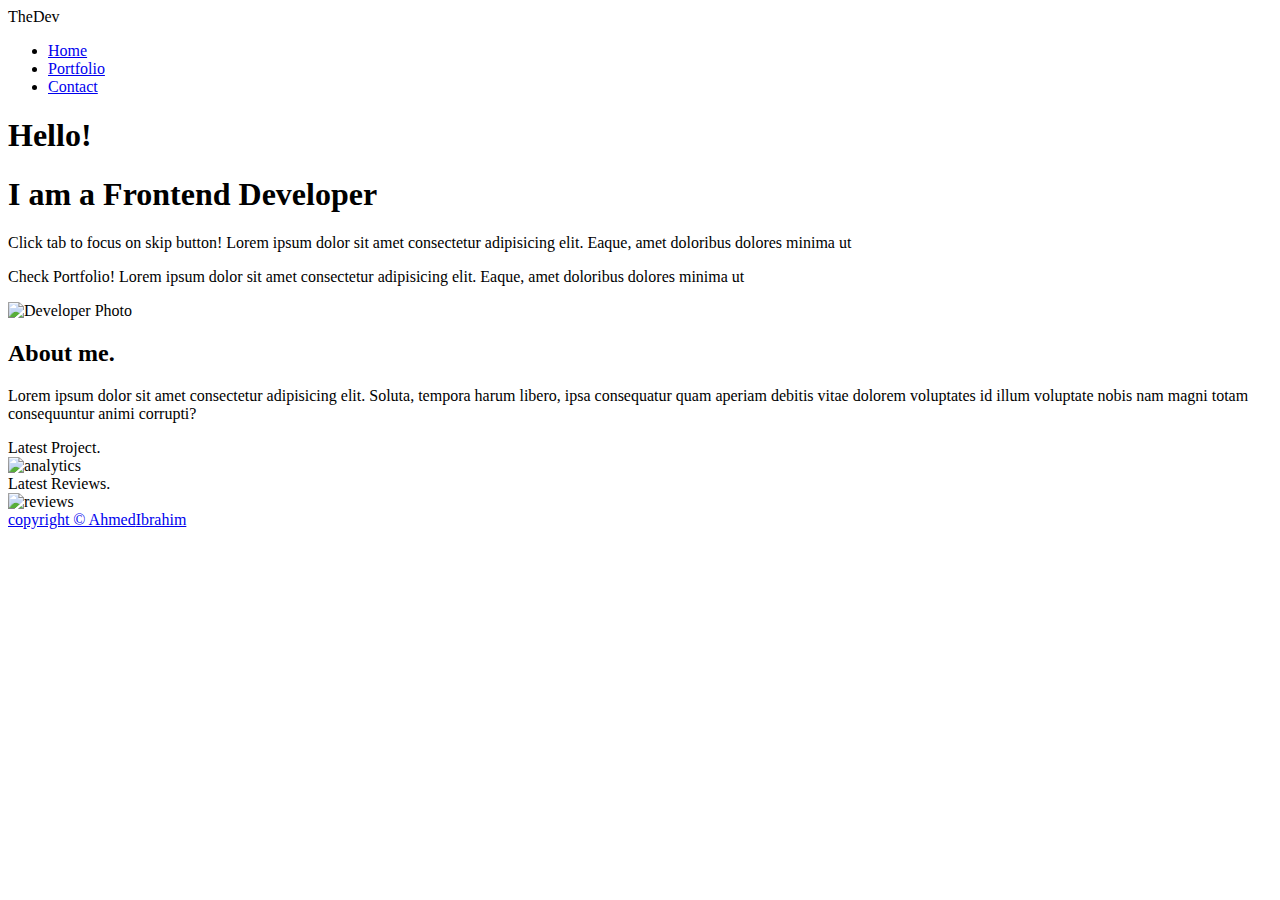
==== Projects/Simple Portofolio/contact.html @ 4d5f42b1 "Fixing missing hero section for all pages" ====
<!DOCTYPE html>
<html lang="en">
<head>
    <meta charset="UTF-8">
    <meta name="viewport" content="width=device-width, initial-scale=1.0">
    <title>Welcome!</title>
    <link rel="stylesheet" href="styles/style.css">
    <link rel="preconnect" href="https://fonts.googleapis.com">
    <link rel="preconnect" href="https://fonts.gstatic.com" crossorigin>
    <link href="https://fonts.googleapis.com/css2?family=Poppins:ital,wght@0,100;0,200;0,300;0,400;0,500;0,600;0,700;0,800;0,900;1,100;1,200;1,300;1,400;1,500;1,600;1,700;1,800;1,900&display=swap" rel="stylesheet">
    <script src="https://kit.fontawesome.com/1e454018da.js" crossorigin="anonymous"></script>
</head>
<body>
    <header>
        <div class="logo">The<span class="logo-accent">Dev</span></div>
        <nav>
            <ul>
                <li><a href="index.html">Home</a></li>
                <li><a href="portofolio.html">Portfolio</a></li>
                <li><a href="#" class="contact-link">Contact</a></li>
            </ul>
        </nav>
    </header>
    <main>
        <div class="hero-container">
            <div class="hero-container__start">
                <h1 class="hello">
                    Hello<span class="exclamation-mark">!</span>
                </h1>
                <h1>I am a <span class="hero-highlight">Front</span>end <span class="hero-highlight">Developer</span></h1>
                <p><span class="highlight">Click tab to focus on skip button!</span> Lorem ipsum dolor sit amet consectetur adipisicing elit. Eaque, amet doloribus dolores minima ut </p>
                <p><span class="highlight">Check Portfolio!</span> Lorem ipsum dolor sit amet consectetur adipisicing elit. Eaque, amet doloribus dolores minima ut </p>
            </div>
            <div class="hero-container__end">
                <img src="assets/images/hero.svg" alt="Developer Photo">
            </div>
        </div>
        <div class="main-section" id="main-section">
            <h2>About me<span class="dot">.</span></h2>
            <p class="main-section__text">Lorem ipsum dolor sit amet consectetur adipisicing elit. Soluta, tempora harum libero, ipsa consequatur quam aperiam debitis vitae dolorem voluptates id illum voluptate nobis nam magni totam consequuntur animi corrupti?</p>
            <div class="main-section__features">
                <div class="main-section__features-start">
                    <div class="heading">Latest Project<span class="dot">.</span></div>
                    <img src="assets/images/project.svg" alt="analytics">
                </div>
                <div class="main-section__features-end">
                    <div class="heading">Latest Reviews<span class="dot">.</span></div>
                    <img src="assets/images/reviews.svg" alt="reviews">
                </div>
            </div>
        </div>
        <a href="#main-section" class="skip-button" tabindex="1"><i class="fa-solid fa-forward"></i></a>
    </main>
    <footer>
        <a href="https://github.com/Ah-Ibrahim">copyright &#169; Ahmed<span class="logo-accent">Ibrahim</span></a>
    </footer>
</body>
</html>
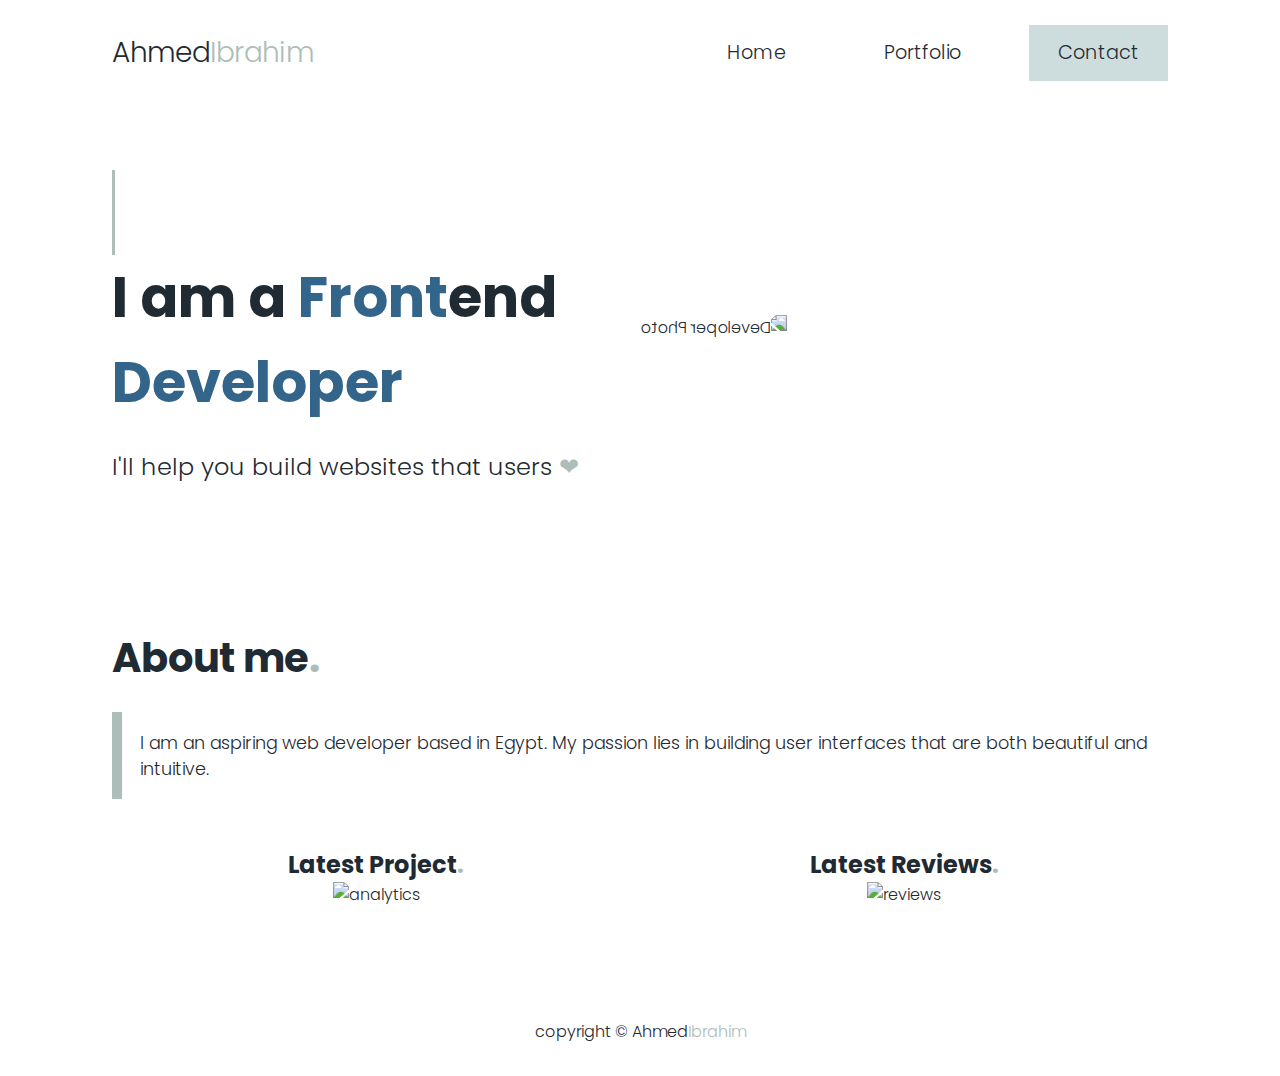
==== commit deb5b264: "Adding Final Details" ====
--- a/Projects/Simple Portofolio/contact.html
+++ b/Projects/Simple Portofolio/contact.html
@@ -3,16 +3,13 @@
 <head>
     <meta charset="UTF-8">
     <meta name="viewport" content="width=device-width, initial-scale=1.0">
-    <title>Welcome!</title>
+    <title>Ahmed Ibrahim's Website!</title>
     <link rel="stylesheet" href="styles/style.css">
-    <link rel="preconnect" href="https://fonts.googleapis.com">
-    <link rel="preconnect" href="https://fonts.gstatic.com" crossorigin>
-    <link href="https://fonts.googleapis.com/css2?family=Poppins:ital,wght@0,100;0,200;0,300;0,400;0,500;0,600;0,700;0,800;0,900;1,100;1,200;1,300;1,400;1,500;1,600;1,700;1,800;1,900&display=swap" rel="stylesheet">
-    <script src="https://kit.fontawesome.com/1e454018da.js" crossorigin="anonymous"></script>
+    <link rel="shortcut icon" href="assets/favicon/favicon-32x32.png" type="image/x-icon">
 </head>
 <body>
     <header>
-        <div class="logo">The<span class="logo-accent">Dev</span></div>
+        <a href="#" class="logo">Ahmed<span class="logo-accent">Ibrahim</span></a>
         <nav>
             <ul>
                 <li><a href="index.html">Home</a></li>
@@ -28,8 +25,7 @@
                     Hello<span class="exclamation-mark">!</span>
                 </h1>
                 <h1>I am a <span class="hero-highlight">Front</span>end <span class="hero-highlight">Developer</span></h1>
-                <p><span class="highlight">Click tab to focus on skip button!</span> Lorem ipsum dolor sit amet consectetur adipisicing elit. Eaque, amet doloribus dolores minima ut </p>
-                <p><span class="highlight">Check Portfolio!</span> Lorem ipsum dolor sit amet consectetur adipisicing elit. Eaque, amet doloribus dolores minima ut </p>
+                <p class="hero-intro">I'll help you build websites that users <span class="highlight">❤</span></p>
             </div>
             <div class="hero-container__end">
                 <img src="assets/images/hero.svg" alt="Developer Photo">
@@ -37,7 +33,7 @@
         </div>
         <div class="main-section" id="main-section">
             <h2>About me<span class="dot">.</span></h2>
-            <p class="main-section__text">Lorem ipsum dolor sit amet consectetur adipisicing elit. Soluta, tempora harum libero, ipsa consequatur quam aperiam debitis vitae dolorem voluptates id illum voluptate nobis nam magni totam consequuntur animi corrupti?</p>
+            <p class="main-section__text">I am an aspiring web developer based in Egypt. My passion lies in building user interfaces that are both beautiful and intuitive.</p>
             <div class="main-section__features">
                 <div class="main-section__features-start">
                     <div class="heading">Latest Project<span class="dot">.</span></div>
@@ -49,7 +45,6 @@
                 </div>
             </div>
         </div>
-        <a href="#main-section" class="skip-button" tabindex="1"><i class="fa-solid fa-forward"></i></a>
     </main>
     <footer>
         <a href="https://github.com/Ah-Ibrahim">copyright &#169; Ahmed<span class="logo-accent">Ibrahim</span></a>
--- a/Projects/Simple Portofolio/styles/style.css
+++ b/Projects/Simple Portofolio/styles/style.css
@@ -0,0 +1,303 @@
+@font-face {
+    font-family: "Poppins";
+    src: url(../assets/fonts/Poppins/Poppins-Medium.ttf);
+    font-weight: normal;
+}
+
+@font-face {
+    font-family: "Poppins";
+    src: url(../assets/fonts/Poppins/Poppins-Bold.ttf);
+    font-weight: bold;
+}
+
+@font-face {
+    font-family: "Poppins";
+    src: url(../assets/fonts/Poppins/Poppins-Light.ttf);
+    font-weight: 300;
+}
+
+* {
+    box-sizing: border-box;
+    margin: 0;
+    padding: 0;
+}
+
+:root {
+    --ash-gray: #ACBDBA;
+    --azure: #CDDDDD;
+    --blue: #33658A;
+    --rose: #A599B5;
+    --black: #1F2A32;
+
+    --side-padding: 7rem;
+}
+
+html {
+    font-family: 'Poppins', sans-serif;
+    font-weight: 300;
+    color: var(--black);
+}
+
+body {
+    background-color: #fff;
+}
+
+header {
+    display: flex;
+    justify-content: space-between;
+    align-items: center;
+    padding: 2rem var(--side-padding);
+}
+
+header .logo {
+    font-size: 1.75rem;
+    color: var(--black);
+    text-decoration: none;
+}
+
+
+.logo-accent {
+    color: var(--ash-gray);
+}
+
+header nav ul {
+    list-style: none;
+    font-size: 1.2rem;
+    display: flex;
+    gap: 2.5rem;
+}
+
+header nav a {
+    color: var(--black);
+    text-decoration: none;
+    /* border: 2px solid currentColor; */
+    padding: 0.75em 1.5em;
+    transition: all 0.5s;
+}
+
+header nav a.contact-link {
+    background-color: var(--azure);
+    color: var(--black);
+}
+
+header nav a:not(.contact-link):hover {
+    color: var(--blue);
+    text-decoration: underline;
+}
+
+
+header nav a.contact-link:hover {
+    color: white;
+    background-color: var(--blue);
+}
+
+
+.hero-container {
+    display: flex;
+    padding: 4rem var(--side-padding);
+    align-items: center;
+}
+
+.hero-container>* {
+    flex: 1 0 0;
+}
+
+.hero-container__start h1 {
+    font-size: 3.5rem;
+    position: relative;
+}
+
+.hero-container .exclamation-mark {
+    color: var(--ash-gray);
+}
+
+.hero-container .hero-intro {
+    font-size: 1.5rem;
+}
+
+.hero-container__start .hello {
+    --writing-animation: writing 8s ease infinite alternate;
+}
+
+.hero-container__start .hello::after {
+    content: "";
+    position: absolute;
+    top: 0;
+    bottom: 0;
+    left: 0;
+    width: 3px;
+    background-color: var(--ash-gray);
+    animation: blinking 1.3s ease infinite, var(--writing-animation);
+}
+
+.hero-container__start .hello::before {
+    /* display: none; */
+    background-color: #fff;
+    content: "";
+    position: absolute;
+    left: 0;
+    top: 0;
+    bottom: 0;
+    right: 0;
+    animation: var(--writing-animation);
+}
+
+.hero-container__start h1 .hero-highlight {
+    color: var(--blue);
+}
+
+.hero-container__start p {
+    margin-top: 1.5rem;
+    font-size: 1.1rem;
+}
+
+
+.hero-container__end img {
+    width: 100%;
+    transform: scaleX(-1);
+}
+
+.main-section {
+    padding: 0 var(--side-padding);
+}
+
+.hero-container .highlight {
+    color: var(--ash-gray);
+}
+
+.main-section h2 {
+    font-size: 2.5rem;
+    margin: 5rem 0 1.5rem;
+}
+
+.main-section__text {
+    font-size: 1.1rem;
+    border-left: 10px solid var(--ash-gray);
+    padding: 1em;
+}
+
+.main-section .dot {
+    color: var(--ash-gray);
+}
+
+.main-section__features {
+    display: flex;
+    margin: 3rem 0;
+}
+
+.main-section__features>* {
+    flex: 1 0 0;
+    text-align: center;
+}
+
+.main-section .heading {
+    font-size: 1.5rem;
+    font-weight: bold;
+}
+
+.main-section__features img {
+    width: 100%;
+}
+
+.skip-button {
+    font-size: 0.9rem;
+    border-radius: 50%;
+    position: fixed;
+    bottom: 5%;
+    right: 2%;
+    padding: 0.75em 1em;
+    color: var(--blue);
+    transition: all 0.5s;
+}
+
+.skip-button:hover, .skip-button:focus-visible {
+    background-color: var(--blue);
+    color: white;
+    outline: none;
+}
+
+.main-section .gallery {
+    display: grid;
+    grid-template-columns: repeat(3, 1fr);
+    text-align: center;
+    margin: 3rem 0;
+    /* row-gap: 1rem; */
+}
+
+.main-section .gallery .heading {
+    margin: 1rem 0;
+}
+
+.main-section .gallery__item img {
+    width: 80%;
+}
+
+.main-section .gallery__item:nth-child(3n+1) {
+    border-right: 2px dashed var(--azure);
+}
+
+
+.main-section .gallery__item:nth-child(3n+3) {
+    border-left: 2px dashed var(--azure);
+}
+
+footer {
+    margin-top: 5rem;
+    padding: 2rem 0;
+    display: flex;
+    justify-content: center;
+    align-items: center;
+}
+
+footer a {
+    color: var(--black);
+    text-decoration: none;
+}
+
+footer a:hover {
+    text-decoration: underline;
+}
+
+@keyframes blinking {
+    0%, 100% {
+        opacity: 1;
+    }
+
+    25%, 75% {
+        opacity: 0.6;
+    }
+
+    50% {
+        opacity: 0.1;
+    }
+}
+
+@keyframes writing {
+    0% {
+        transform: translateX(0);
+    }
+
+    10% {
+        transform: translateX(1.1ch);
+    }
+
+    20% {
+        transform: translateX(2.1ch);
+    }
+
+    30% {
+        transform: translateX(2.5ch);
+    }
+
+    40% {
+        transform: translateX(3ch);
+    }
+
+    50% {
+        transform: translateX(4ch);
+    }
+
+    60%, 100% {
+        transform: translateX(4.5ch);
+    }
+}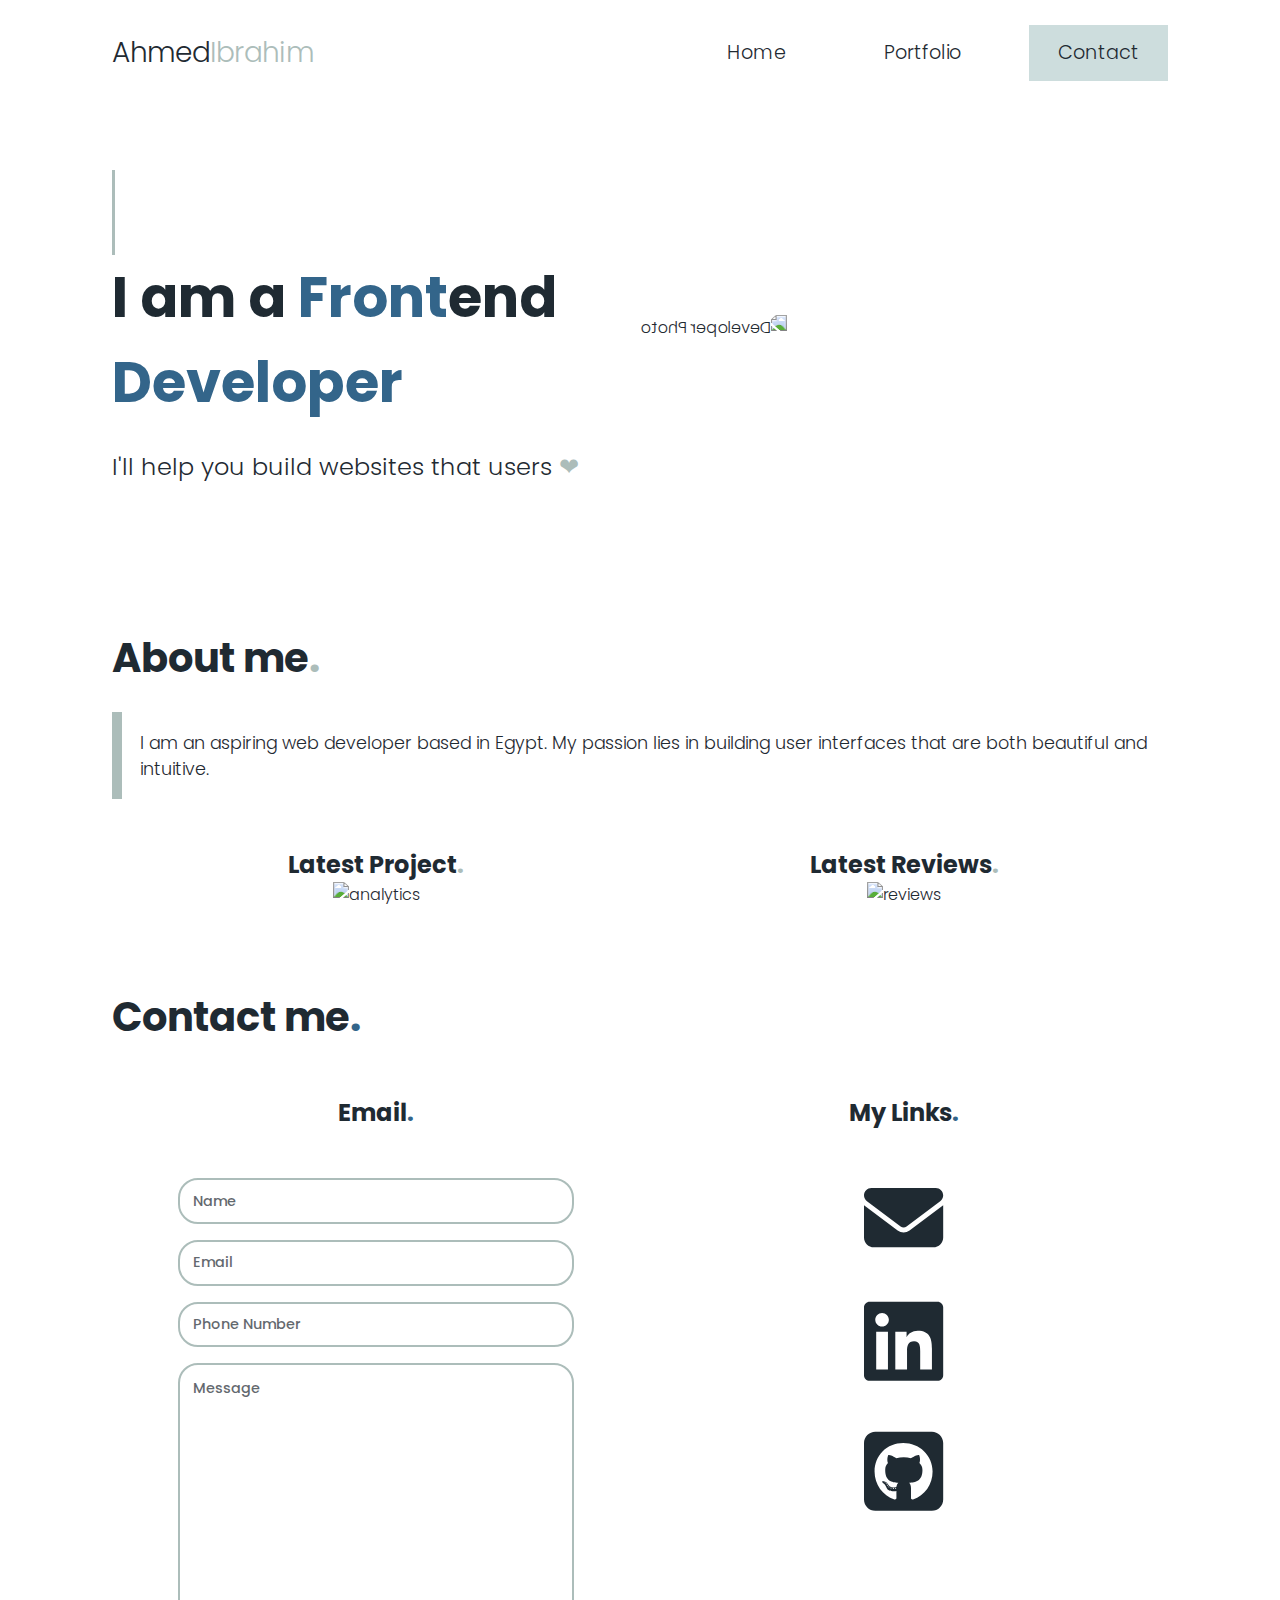
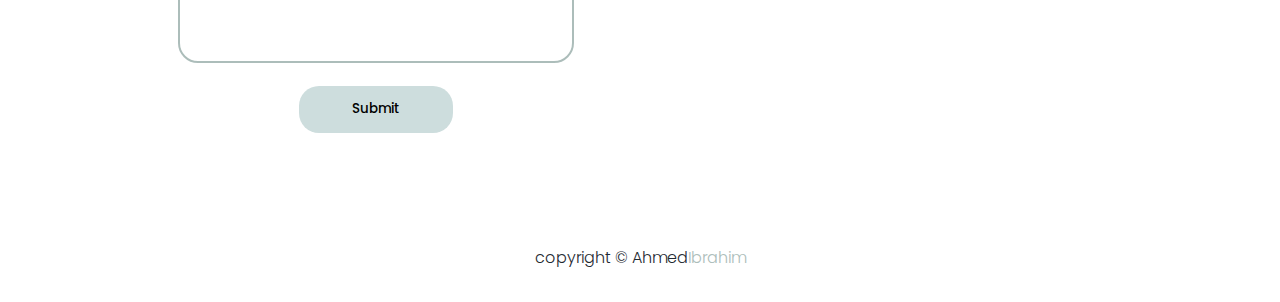
==== commit a90bd6eb: "Added Contact Section" ====
--- a/Projects/Simple Portofolio/contact.html
+++ b/Projects/Simple Portofolio/contact.html
@@ -6,8 +6,9 @@
     <title>Ahmed Ibrahim's Website!</title>
     <link rel="stylesheet" href="styles/style.css">
     <link rel="shortcut icon" href="assets/favicon/favicon-32x32.png" type="image/x-icon">
+    <script src="scripts/script.js"></script>
 </head>
-<body>
+<body onload="window.location='#contact-section';">
     <header>
         <a href="#" class="logo">Ahmed<span class="logo-accent">Ibrahim</span></a>
         <nav>
@@ -22,7 +23,7 @@
         <div class="hero-container">
             <div class="hero-container__start">
                 <h1 class="hello">
-                    Hello<span class="exclamation-mark">!</span>
+                    Hello👋
                 </h1>
                 <h1>I am a <span class="hero-highlight">Front</span>end <span class="hero-highlight">Developer</span></h1>
                 <p class="hero-intro">I'll help you build websites that users <span class="highlight">❤</span></p>
@@ -45,6 +46,49 @@
                 </div>
             </div>
         </div>
+        <div class="main-section" id="contact-section">
+            <h2>Contact me<span class="dot dot--blue">.</span></h2>
+            <div class="main-section__features">
+                <div class="main-section__features-item">
+                    <div class="heading">Email<span class="dot dot--blue">.</span></div>
+                    <form class="contact-form" autocomplete="on" method="get">
+                        <div class="contact-form__item">
+                            <input type="text" id="user-name" name="user-name" placeholder="Name" required aria-label="User Name" autofocus>
+                        </div>
+                        <div class="contact-form__item">
+                            <input type="email" id="user-email" name="user-email" placeholder="Email" required aria-label="User Email">
+                        </div>
+                        <div class="contact-form__item">
+                            <input type="number" id="user-phone" name="user-number" placeholder="Phone Number" aria-label="User Phone">
+                        </div>
+                        <div class="contact-form__item">
+                            <textarea name="user-message" id="user-message" name="user-message" cols="30" rows="10" placeholder="Message" required aria-label="User Message"></textarea>
+                        </div>
+                        <button id="contact-submit">Submit</button>
+                    </form>
+                </div>
+                <div class="main-section__features-item">
+                    <div class="heading">My Links<span class="dot dot--blue">.</span></div>
+                    <div class="contant-links-area">
+                        <a href="mailto:ahmed.ibrahim.elsayed01@gmail.com" class="contact-link" aria-label="Mail Me">
+                            <svg xmlns="http://www.w3.org/2000/svg" viewBox="0 0 512 512"><!--!Font Awesome Free 6.5.2 by @fontawesome - https://fontawesome.com License - https://fontawesome.com/license/free Copyright 2024 Fonticons, Inc.-->
+                                <path d="M48 64C21.5 64 0 85.5 0 112c0 15.1 7.1 29.3 19.2 38.4L236.8 313.6c11.4 8.5 27 8.5 38.4 0L492.8 150.4c12.1-9.1 19.2-23.3 19.2-38.4c0-26.5-21.5-48-48-48H48zM0 176V384c0 35.3 28.7 64 64 64H448c35.3 0 64-28.7 64-64V176L294.4 339.2c-22.8 17.1-54 17.1-76.8 0L0 176z" />
+                            </svg>
+                        </a>
+                        <a href="https://www.linkedin.com/in/ahmed-ibrahim-807258243/" class="contact-link" aria-label="Linkedin Link" target="_blank">
+                            <svg xmlns="http://www.w3.org/2000/svg" viewBox="0 0 448 512"><!--!Font Awesome Free 6.5.2 by @fontawesome - https://fontawesome.com License - https://fontawesome.com/license/free Copyright 2024 Fonticons, Inc.-->
+                                <path d="M416 32H31.9C14.3 32 0 46.5 0 64.3v383.4C0 465.5 14.3 480 31.9 480H416c17.6 0 32-14.5 32-32.3V64.3c0-17.8-14.4-32.3-32-32.3zM135.4 416H69V202.2h66.5V416zm-33.2-243c-21.3 0-38.5-17.3-38.5-38.5S80.9 96 102.2 96c21.2 0 38.5 17.3 38.5 38.5 0 21.3-17.2 38.5-38.5 38.5zm282.1 243h-66.4V312c0-24.8-.5-56.7-34.5-56.7-34.6 0-39.9 27-39.9 54.9V416h-66.4V202.2h63.7v29.2h.9c8.9-16.8 30.6-34.5 62.9-34.5 67.2 0 79.7 44.3 79.7 101.9V416z" />
+                            </svg>
+                        </a>
+                        <a href="https://github.com/Ah-Ibrahim" class="contact-link" aria-label="Github Link" target="_blank">
+                            <svg xmlns="http://www.w3.org/2000/svg" viewBox="0 0 448 512"><!--!Font Awesome Free 6.5.2 by @fontawesome - https://fontawesome.com License - https://fontawesome.com/license/free Copyright 2024 Fonticons, Inc.-->
+                                <path d="M448 96c0-35.3-28.7-64-64-64H64C28.7 32 0 60.7 0 96V416c0 35.3 28.7 64 64 64H384c35.3 0 64-28.7 64-64V96zM265.8 407.7c0-1.8 0-6 .1-11.6c.1-11.4 .1-28.8 .1-43.7c0-15.6-5.2-25.5-11.3-30.7c37-4.1 76-9.2 76-73.1c0-18.2-6.5-27.3-17.1-39c1.7-4.3 7.4-22-1.7-45c-13.9-4.3-45.7 17.9-45.7 17.9c-13.2-3.7-27.5-5.6-41.6-5.6s-28.4 1.9-41.6 5.6c0 0-31.8-22.2-45.7-17.9c-9.1 22.9-3.5 40.6-1.7 45c-10.6 11.7-15.6 20.8-15.6 39c0 63.6 37.3 69 74.3 73.1c-4.8 4.3-9.1 11.7-10.6 22.3c-9.5 4.3-33.8 11.7-48.3-13.9c-9.1-15.8-25.5-17.1-25.5-17.1c-16.2-.2-1.1 10.2-1.1 10.2c10.8 5 18.4 24.2 18.4 24.2c9.7 29.7 56.1 19.7 56.1 19.7c0 9 .1 21.7 .1 30.6c0 4.8 .1 8.6 .1 10c0 4.3-3 9.5-11.5 8C106 393.6 59.8 330.8 59.8 257.4c0-91.8 70.2-161.5 162-161.5s166.2 69.7 166.2 161.5c.1 73.4-44.7 136.3-110.7 158.3c-8.4 1.5-11.5-3.7-11.5-8zm-90.5-54.8c-.2-1.5 1.1-2.8 3-3.2c1.9-.2 3.7 .6 3.9 1.9c.3 1.3-1 2.6-3 3c-1.9 .4-3.7-.4-3.9-1.7zm-9.1 3.2c-2.2 .2-3.7-.9-3.7-2.4c0-1.3 1.5-2.4 3.5-2.4c1.9-.2 3.7 .9 3.7 2.4c0 1.3-1.5 2.4-3.5 2.4zm-14.3-2.2c-1.9-.4-3.2-1.9-2.8-3.2s2.4-1.9 4.1-1.5c2 .6 3.3 2.1 2.8 3.4c-.4 1.3-2.4 1.9-4.1 1.3zm-12.5-7.3c-1.5-1.3-1.9-3.2-.9-4.1c.9-1.1 2.8-.9 4.3 .6c1.3 1.3 1.8 3.3 .9 4.1c-.9 1.1-2.8 .9-4.3-.6zm-8.5-10c-1.1-1.5-1.1-3.2 0-3.9c1.1-.9 2.8-.2 3.7 1.3c1.1 1.5 1.1 3.3 0 4.1c-.9 .6-2.6 0-3.7-1.5zm-6.3-8.8c-1.1-1.3-1.3-2.8-.4-3.5c.9-.9 2.4-.4 3.5 .6c1.1 1.3 1.3 2.8 .4 3.5c-.9 .9-2.4 .4-3.5-.6zm-6-6.4c-1.3-.6-1.9-1.7-1.5-2.6c.4-.6 1.5-.9 2.8-.4c1.3 .7 1.9 1.8 1.5 2.6c-.4 .9-1.7 1.1-2.8 .4z" />
+                            </svg>
+                        </a>
+                    </div>
+                </div>
+            </div>
+        </div>
     </main>
     <footer>
         <a href="https://github.com/Ah-Ibrahim">copyright &#169; Ahmed<span class="logo-accent">Ibrahim</span></a>
--- a/Projects/Simple Portofolio/styles/style.css
+++ b/Projects/Simple Portofolio/styles/style.css
@@ -36,6 +36,7 @@
     font-family: 'Poppins', sans-serif;
     font-weight: 300;
     color: var(--black);
+    scroll-behavior: smooth;
 }
 
 body {
@@ -105,10 +106,6 @@
 .hero-container__start h1 {
     font-size: 3.5rem;
     position: relative;
-}
-
-.hero-container .exclamation-mark {
-    color: var(--ash-gray);
 }
 
 .hero-container .hero-intro {
@@ -180,6 +177,10 @@
     color: var(--ash-gray);
 }
 
+.main-section .dot--blue {
+    color: var(--blue);
+}
+
 .main-section__features {
     display: flex;
     margin: 3rem 0;
@@ -188,6 +189,20 @@
 .main-section__features>* {
     flex: 1 0 0;
     text-align: center;
+}
+
+.main-section__features-item {
+    display: flex;
+    flex-direction: column;
+    gap: 3rem;
+}
+
+.main-section__features-item a {
+    color: blue;
+}
+
+.main-section__features-item svg {
+    width: 30%;
 }
 
 .main-section .heading {
@@ -241,6 +256,75 @@
     border-left: 2px dashed var(--azure);
 }
 
+.main-section .contact-form {
+    display: flex;
+    flex-direction: column;
+    /* flex-wrap: wrap; */
+    row-gap: 1rem;
+    align-items: center;
+}
+
+.main-section .contact-form__item {
+    width: 75%;
+}
+
+.main-section .contact-form #user-message {
+    height: 300px;
+    resize: none;
+}
+
+.main-section .contact-form input, #user-message {
+    width: 100%;
+    border: 2px solid var(--ash-gray);
+    border-radius: 20px;
+    padding: 1em;
+}
+
+.main-section .contact-form input::placeholder, #user-message::placeholder {
+    color: var(--black);
+    opacity: 0.7;
+    font-family: "Poppins";
+    font-size: 0.9rem;
+}
+
+.main-section .contact-form input:focus, #user-message:focus {
+    outline: none;
+    border-color: var(--blue);
+}
+
+.main-section .contact-form #contact-submit {
+    padding: 1em 4em;
+    border: none;
+    border-radius: 20px;
+    font-family: "Poppins";
+    background-color: var(--azure);
+    outline: none;
+    transition: all 0.5s;
+    cursor: pointer;
+}
+
+.main-section .contact-form #contact-submit:hover {
+    background-color: var(--blue);
+    color: white;
+}
+
+.contant-links-area {
+    display: grid;
+    grid-template-columns: minmax(14%, 15%);
+    place-content: center;
+    gap: 2rem;
+}
+
+
+.contact-link svg {
+    width: 100%;
+    fill: var(--black);
+}
+
+.contact-link:hover svg {
+    fill: var(--blue);
+}
+
 footer {
     margin-top: 5rem;
     padding: 2rem 0;
@@ -298,6 +382,6 @@
     }
 
     60%, 100% {
-        transform: translateX(4.5ch);
+        transform: translateX(6ch);
     }
 }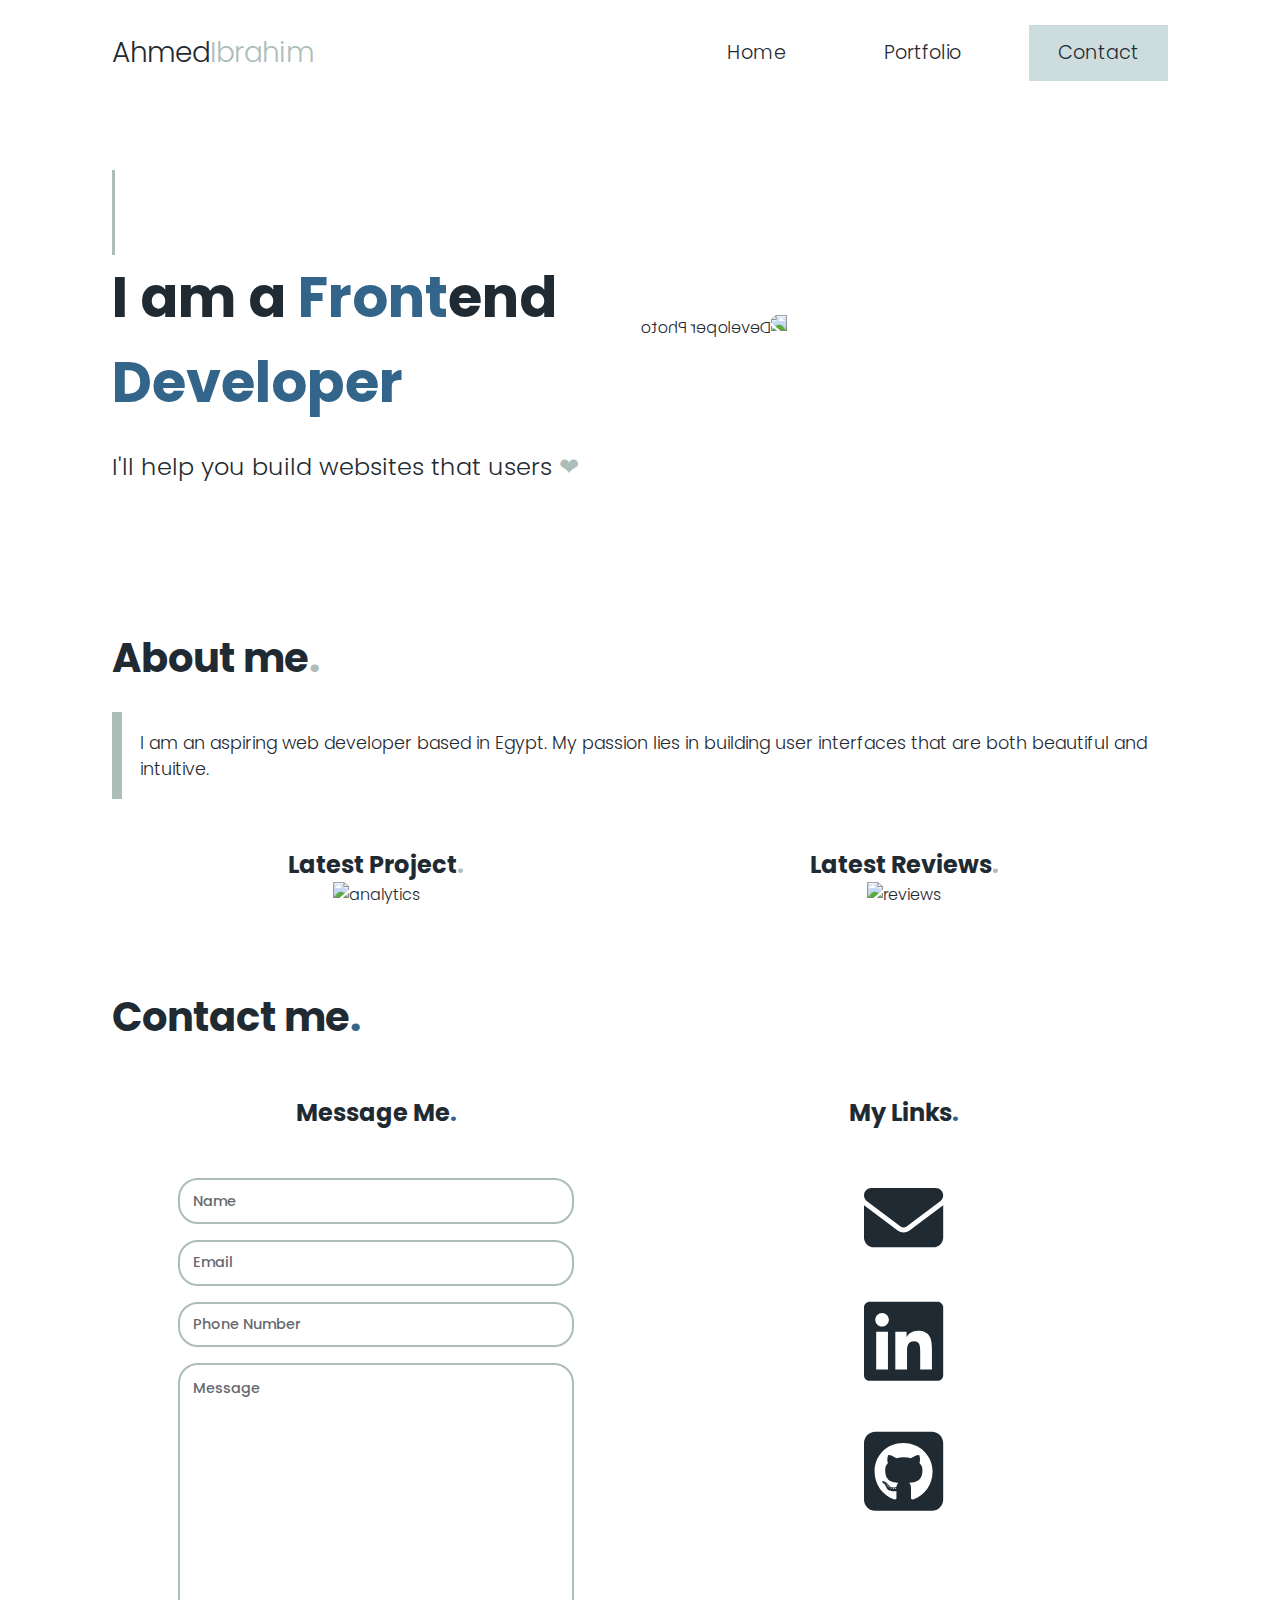
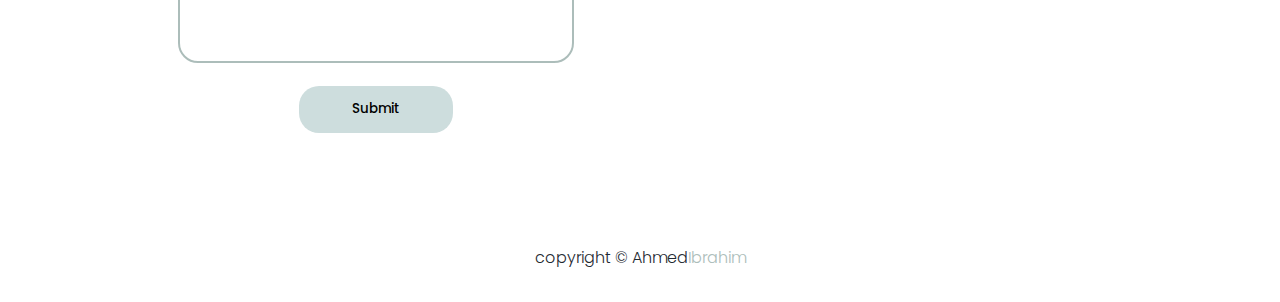
==== commit 760c3ad9: "Changed from email to message me in contact section" ====
--- a/Projects/Simple Portofolio/contact.html
+++ b/Projects/Simple Portofolio/contact.html
@@ -50,7 +50,7 @@
             <h2>Contact me<span class="dot dot--blue">.</span></h2>
             <div class="main-section__features">
                 <div class="main-section__features-item">
-                    <div class="heading">Email<span class="dot dot--blue">.</span></div>
+                    <div class="heading">Message Me<span class="dot dot--blue">.</span></div>
                     <form class="contact-form" autocomplete="on" method="get">
                         <div class="contact-form__item">
                             <input type="text" id="user-name" name="user-name" placeholder="Name" required aria-label="User Name" autofocus>
--- a/Projects/Simple Portofolio/styles/style.css
+++ b/Projects/Simple Portofolio/styles/style.css
@@ -319,6 +319,7 @@
 .contact-link svg {
     width: 100%;
     fill: var(--black);
+    transition: all 0.5s;
 }
 
 .contact-link:hover svg {
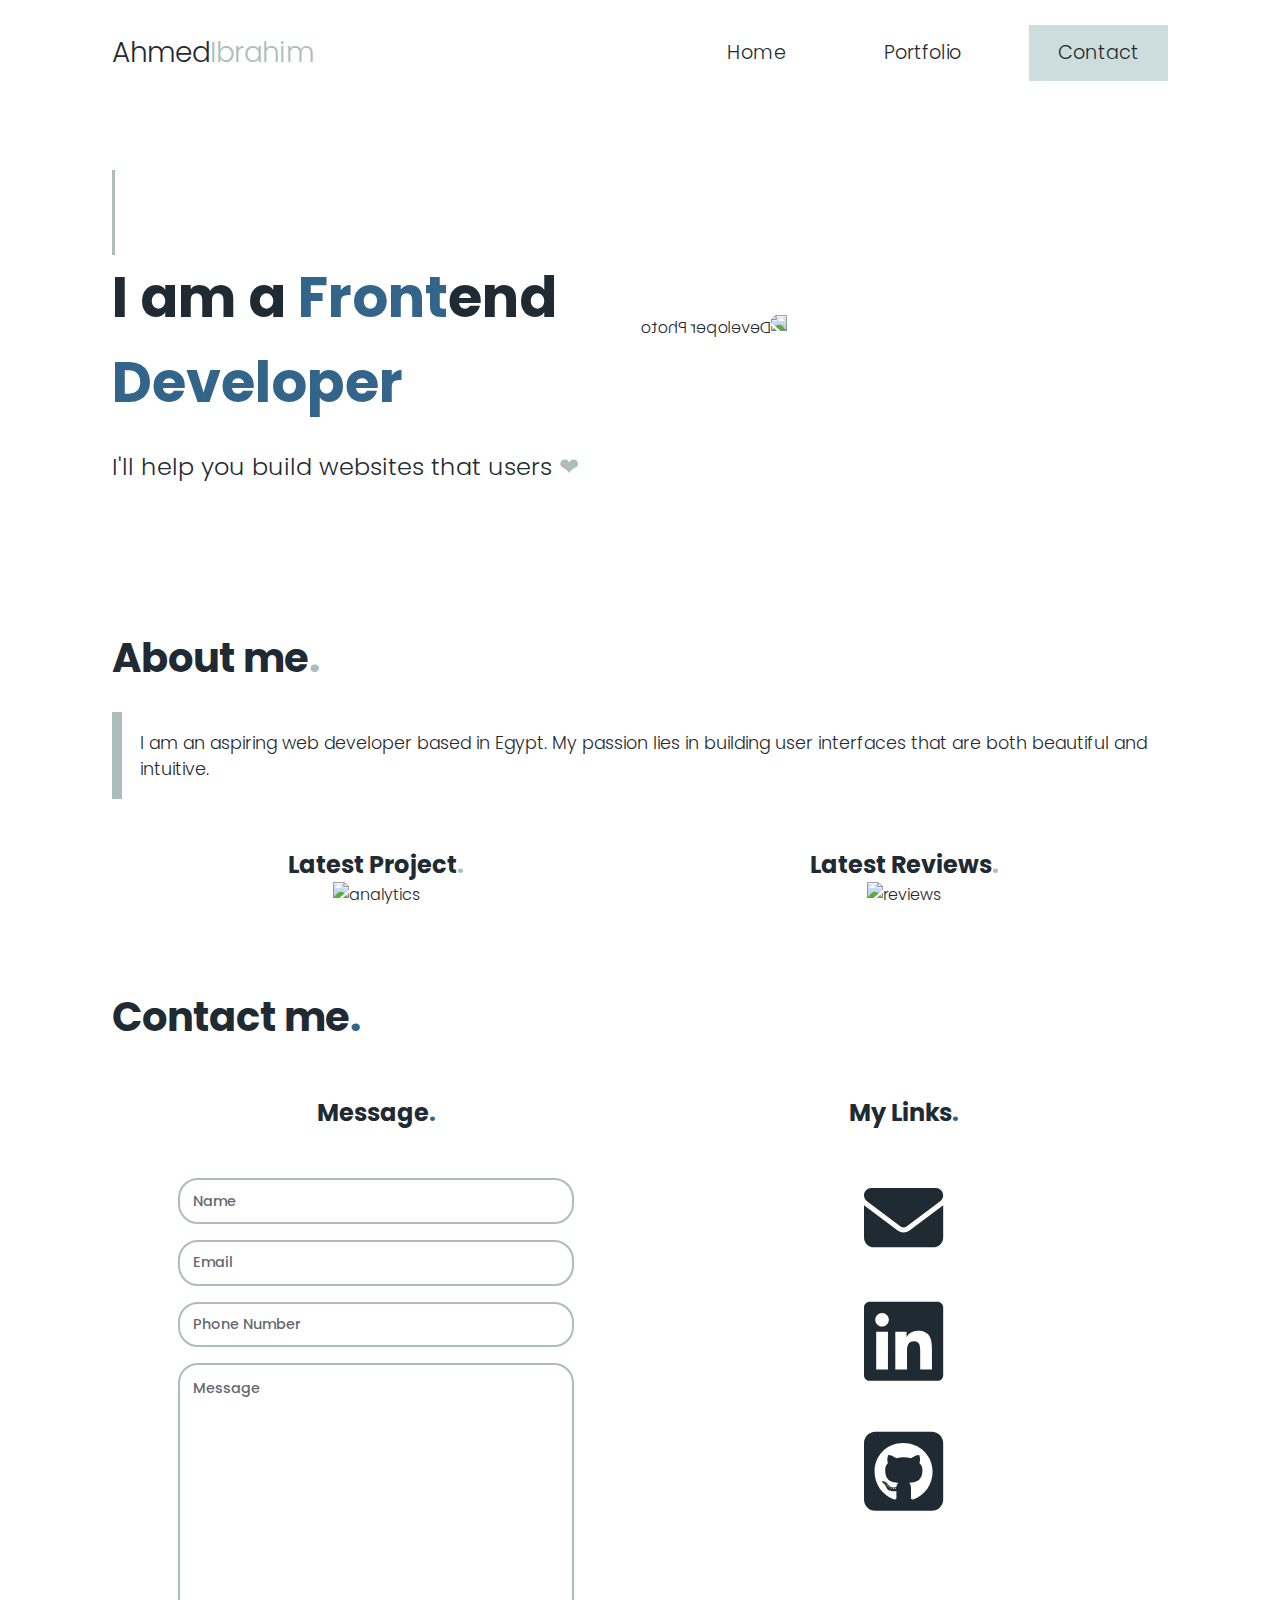
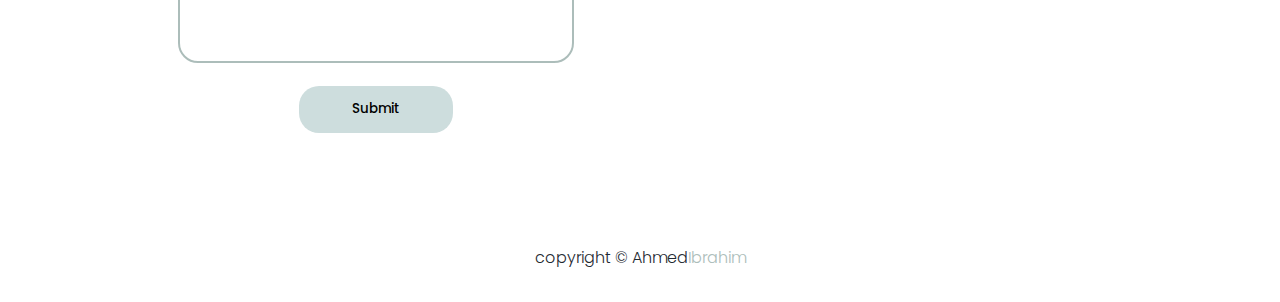
==== commit b203d1ae: "Changed from Message me to Message" ====
--- a/Projects/Simple Portofolio/contact.html
+++ b/Projects/Simple Portofolio/contact.html
@@ -50,7 +50,7 @@
             <h2>Contact me<span class="dot dot--blue">.</span></h2>
             <div class="main-section__features">
                 <div class="main-section__features-item">
-                    <div class="heading">Message Me<span class="dot dot--blue">.</span></div>
+                    <div class="heading">Message<span class="dot dot--blue">.</span></div>
                     <form class="contact-form" autocomplete="on" method="get">
                         <div class="contact-form__item">
                             <input type="text" id="user-name" name="user-name" placeholder="Name" required aria-label="User Name" autofocus>
